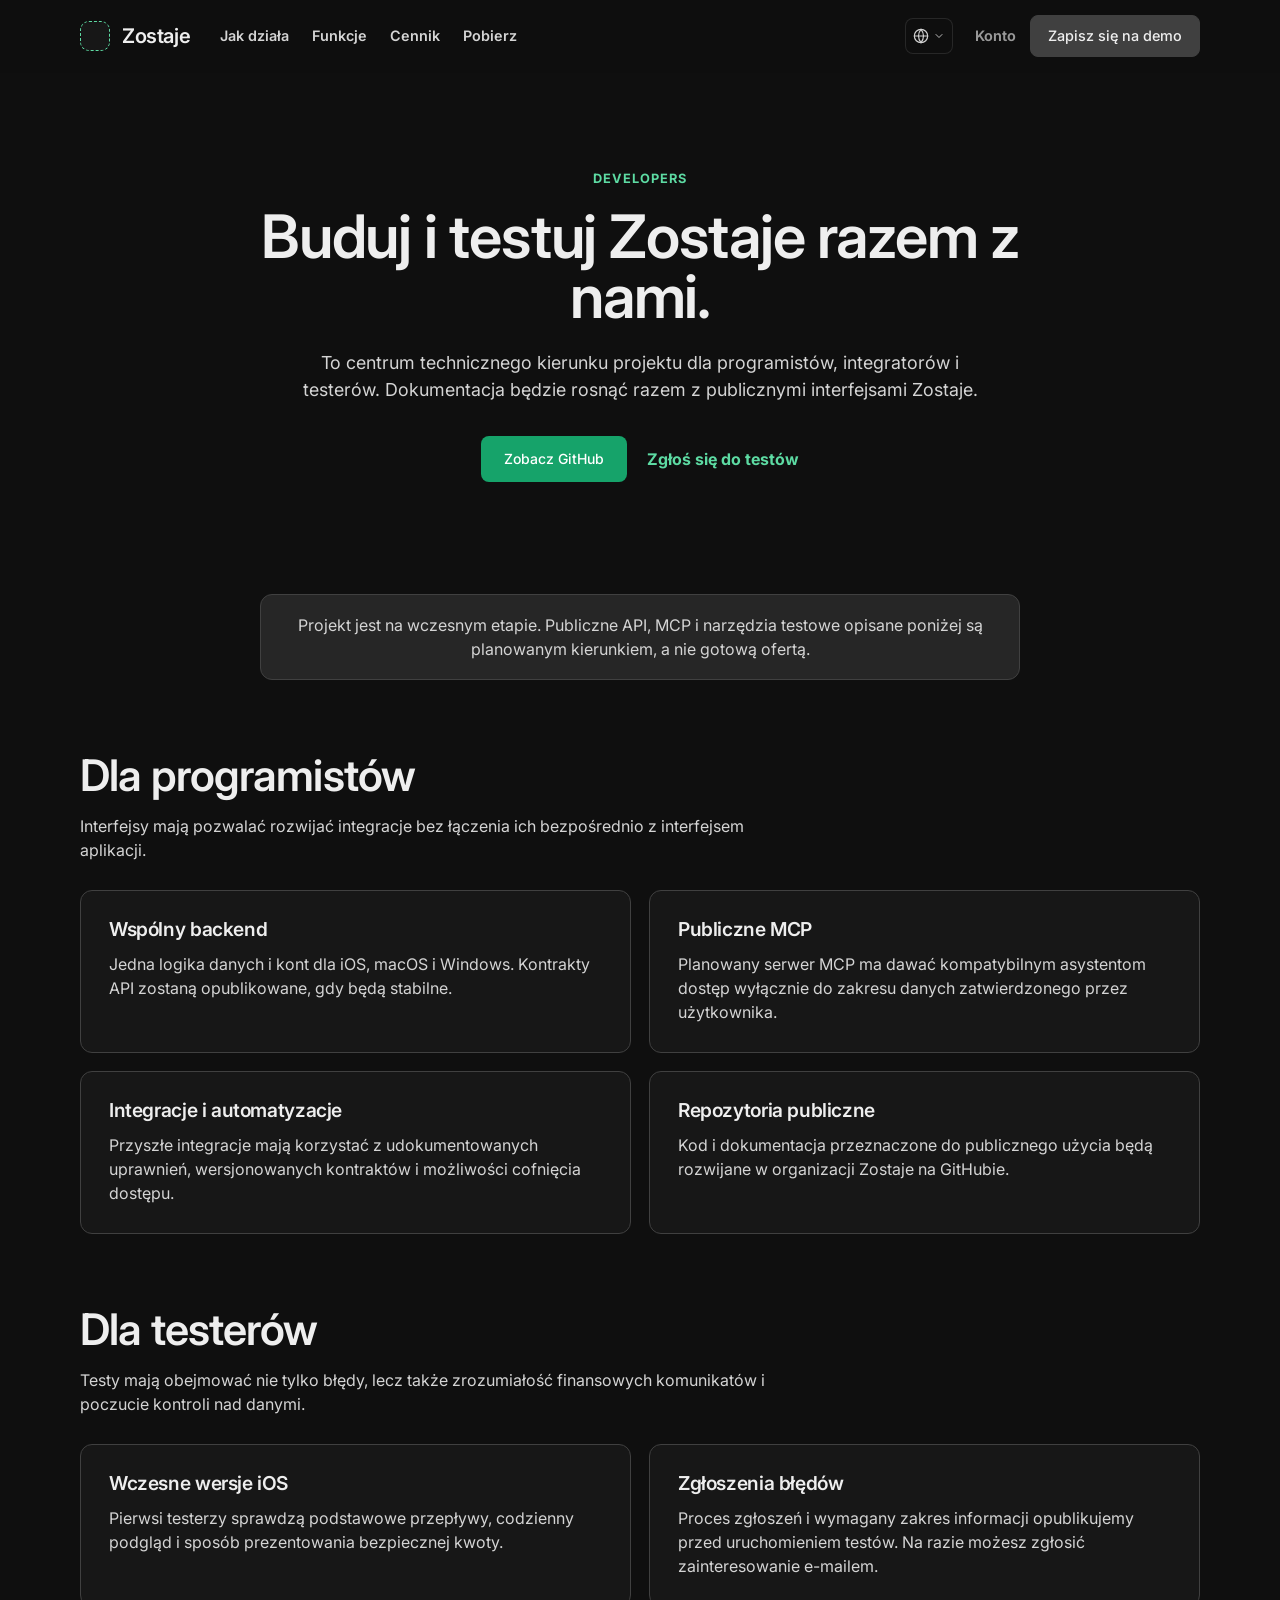
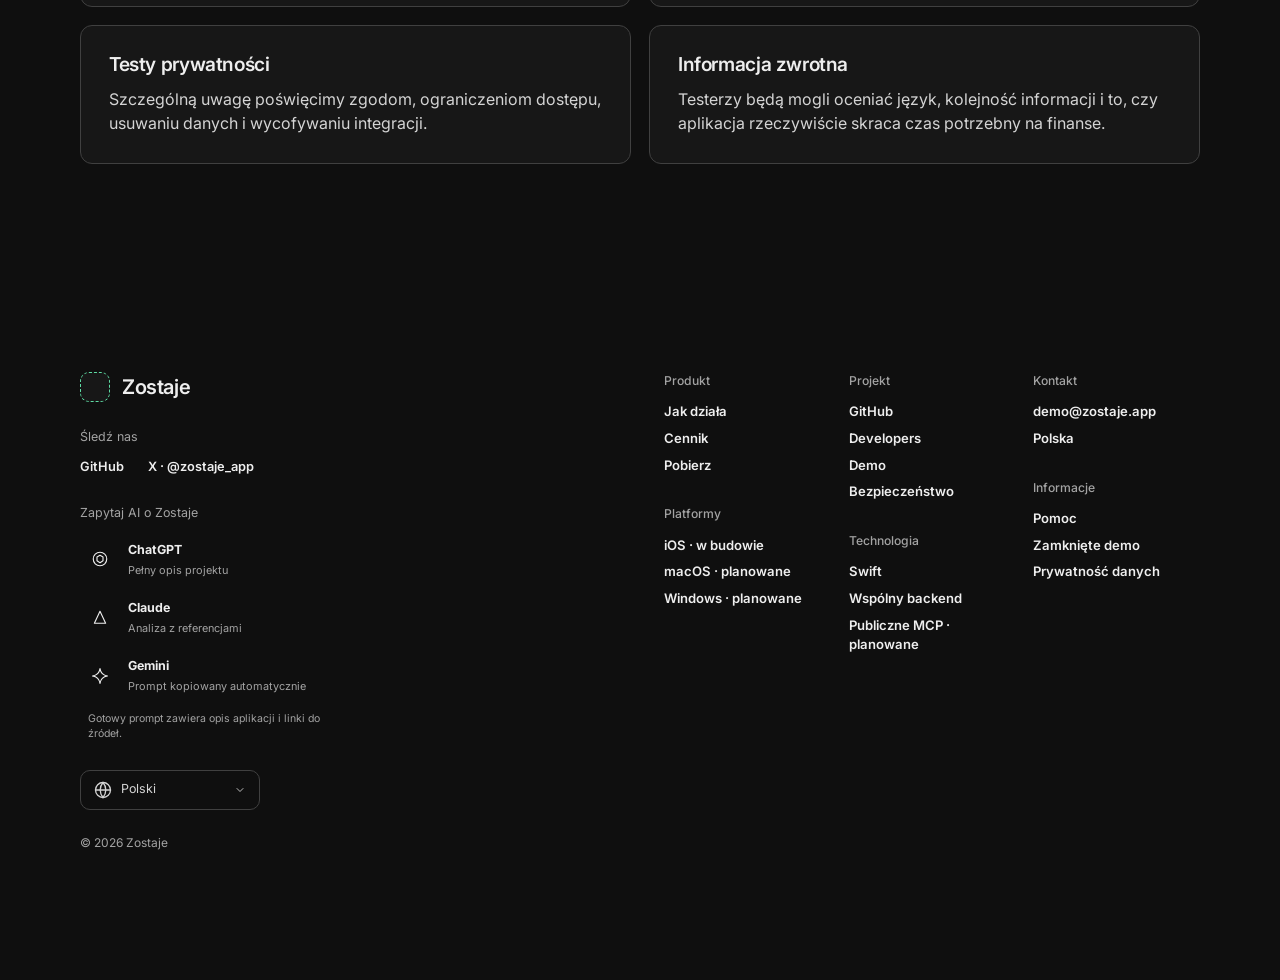
==== developers/index.html @ 3809bc6e "feat: expand support hub and add developers page" ====
<!doctype html>
<html lang="pl">
  <head>
    <meta charset="utf-8" />
    <meta name="viewport" content="width=device-width, initial-scale=1" />
    <meta
      name="description"
      content="Zostaje Developers: informacje dla programistów i testerów o planowanym MCP, wspólnym backendzie, integracjach, testach i rozwoju projektu."
    />
    <meta name="robots" content="index, follow, max-image-preview:large" />
    <meta name="theme-color" content="#0f0f0f" />
    <link rel="canonical" href="https://zostaje.com/developers/" />
    <meta property="og:type" content="website" />
    <meta property="og:site_name" content="Zostaje" />
    <meta property="og:locale" content="pl_PL" />
    <meta property="og:url" content="https://zostaje.com/developers/" />
    <meta
      property="og:title"
      content="Zostaje Developers — integracje i testy"
    />
    <meta
      property="og:description"
      content="Poznaj techniczny kierunek Zostaje i możliwości udziału programistów oraz testerów."
    />
    <meta property="og:image" content="https://zostaje.com/og-image.png" />
    <meta name="twitter:card" content="summary_large_image" />
    <title>Zostaje Developers — integracje i testy</title>
    <link rel="preconnect" href="https://fonts.googleapis.com" />
    <link rel="preconnect" href="https://fonts.gstatic.com" crossorigin />
    <link
      href="https://fonts.googleapis.com/css2?family=Inter:wght@400;500;600;700&display=swap"
      rel="stylesheet"
    />
    <link rel="stylesheet" href="../styles.css" />
    <script type="application/ld+json">
      {
        "@context": "https://schema.org",
        "@type": "WebPage",
        "name": "Zostaje Developers",
        "url": "https://zostaje.com/developers/",
        "description": "Centrum informacji technicznych dla programistów i testerów projektu Zostaje.",
        "isPartOf": {
          "@type": "WebSite",
          "name": "Zostaje",
          "url": "https://zostaje.com/"
        },
        "about": {
          "@type": "SoftwareApplication",
          "name": "Zostaje",
          "applicationCategory": "FinanceApplication"
        }
      }
    </script>
  </head>
  <body
    data-title-pl="Zostaje Developers — integracje i testy"
    data-title-en="Zostaje Developers — integrations and testing"
    data-description-pl="Zostaje Developers: informacje dla programistów i testerów o planowanym MCP, wspólnym backendzie, integracjach, testach i rozwoju projektu."
    data-description-en="Zostaje Developers: information for developers and testers about the planned MCP, shared backend, integrations, testing and project development."
  >
    <a
      class="skip-link"
      href="#main"
      data-pl="Przejdź do treści"
      data-en="Skip to content"
      >Przejdź do treści</a
    >
    <header class="site-header">
      <div class="container nav-wrap">
        <a class="brand" href="../index.html"
          ><span class="logo-placeholder"></span><span>Zostaje</span></a
        >
        <nav class="main-nav" aria-label="Główna nawigacja">
          <a
            href="../index.html#jak-dziala"
            data-pl="Jak działa"
            data-en="How it works"
            >Jak działa</a
          ><a href="../index.html#funkcje" data-pl="Funkcje" data-en="Features"
            >Funkcje</a
          ><a href="../pricing/index.html" data-pl="Cennik" data-en="Pricing"
            >Cennik</a
          ><a href="../download/index.html" data-pl="Pobierz" data-en="Download"
            >Pobierz</a
          >
        </nav>
        <div class="nav-right">
          <details class="language-menu">
            <summary aria-label="Zmień język">
              <svg class="language-globe" viewBox="0 0 24 24">
                <circle cx="12" cy="12" r="10"></circle>
                <path d="M2 12h20"></path>
                <path d="M12 2a15.3 15.3 0 0 1 0 20"></path>
                <path d="M12 2a15.3 15.3 0 0 0 0 20"></path></svg
              ><svg class="language-chevron" viewBox="0 0 24 24">
                <path d="m6 9 6 6 6-6"></path>
              </svg>
            </summary>
            <div class="language-dropdown">
              <button type="button" data-language="pl">Polski</button
              ><button type="button" data-language="en">English</button>
            </div>
          </details>
          <button
            class="account-link"
            type="button"
            disabled
            data-pl="Konto"
            data-en="Account"
          >
            Konto</button
          ><a
            class="button button-small button-outline"
            href="../index.html#demo"
            data-pl="Zapisz się na demo"
            data-en="Join the demo"
            >Zapisz się na demo</a
          ><button
            class="menu-toggle"
            type="button"
            aria-controls="mobile-menu"
            aria-expanded="false"
            aria-label="Otwórz menu"
          >
            <span></span><span></span><span></span>
          </button>
        </div>
      </div>
    </header>
    <div class="mobile-menu" id="mobile-menu" hidden>
      <div class="mobile-menu-inner">
        <div class="mobile-menu-top">
          <a class="brand" href="../index.html"
            ><span class="logo-placeholder"></span><span>Zostaje</span></a
          >
          <div class="mobile-menu-tools">
            <button
              class="mobile-language-toggle"
              type="button"
              aria-label="Zmień język"
            >
              <svg class="language-globe" viewBox="0 0 24 24">
                <circle cx="12" cy="12" r="10"></circle>
                <path d="M2 12h20"></path>
                <path d="M12 2a15.3 15.3 0 0 1 0 20"></path>
                <path d="M12 2a15.3 15.3 0 0 0 0 20"></path>
              </svg></button
            ><button class="menu-close" type="button" aria-label="Zamknij menu">
              <span></span><span></span>
            </button>
          </div>
        </div>
        <nav class="mobile-primary-nav" aria-label="Mobilna nawigacja">
          <a
            href="../index.html#jak-dziala"
            data-pl="Jak działa"
            data-en="How it works"
            >Jak działa</a
          ><a href="../index.html#funkcje" data-pl="Funkcje" data-en="Features"
            >Funkcje</a
          ><a href="../pricing/index.html" data-pl="Cennik" data-en="Pricing"
            >Cennik</a
          ><a href="../download/index.html" data-pl="Pobierz" data-en="Download"
            >Pobierz</a
          ><a
            href="../index.html#demo"
            data-pl="Zapisz się na demo"
            data-en="Join the demo"
            >Zapisz się na demo</a
          >
        </nav>
        <div class="mobile-secondary-nav">
          <p data-pl="Dowiedz się więcej" data-en="Learn more">
            Dowiedz się więcej
          </p>
          <div>
            <a href="../help/index.html" data-pl="Pomoc" data-en="Help">Pomoc</a
            ><a href="https://github.com/zostaje">GitHub</a
            ><a href="index.html">Developers</a
            ><a
              href="mailto:demo@zostaje.app"
              data-pl="Kontakt"
              data-en="Contact"
              >Kontakt</a
            >
          </div>
        </div>
        <div class="mobile-language-panel" hidden>
          <p>Język strony</p>
          <button type="button" data-language="pl">Polski</button
          ><button type="button" data-language="en">English</button>
        </div>
      </div>
    </div>
    <main class="subpage-main" id="main">
      <section class="subpage-hero">
        <div class="container subpage-hero-copy">
          <p class="subpage-kicker">Developers</p>
          <h1
            data-pl="Buduj i testuj Zostaje razem z nami."
            data-en="Build and test Zostaje with us."
          >
            Buduj i testuj Zostaje razem z nami.
          </h1>
          <p
            class="subpage-lead"
            data-pl="To centrum technicznego kierunku projektu dla programistów, integratorów i testerów. Dokumentacja będzie rosnąć razem z publicznymi interfejsami Zostaje."
            data-en="This is the technical project hub for developers, integrators and testers. Documentation will grow as Zostaje interfaces become public."
          >
            To centrum technicznego kierunku projektu dla programistów,
            integratorów i testerów. Dokumentacja będzie rosnąć razem z
            publicznymi interfejsami Zostaje.
          </p>
          <div class="subpage-actions">
            <a
              class="button button-primary"
              href="https://github.com/zostaje"
              data-pl="Zobacz GitHub"
              data-en="View GitHub"
              >Zobacz GitHub</a
            ><a
              class="text-link"
              href="mailto:demo@zostaje.app"
              data-pl="Zgłoś się do testów"
              data-en="Join testing"
              >Zgłoś się do testów</a
            >
          </div>
        </div>
      </section>
      <section class="subpage-content">
        <div class="container">
          <p
            class="developer-status"
            data-pl="Projekt jest na wczesnym etapie. Publiczne API, MCP i narzędzia testowe opisane poniżej są planowanym kierunkiem, a nie gotową ofertą."
            data-en="The project is at an early stage. The public API, MCP and testing tools described below are planned direction, not a finished offering."
          >
            Projekt jest na wczesnym etapie. Publiczne API, MCP i narzędzia
            testowe opisane poniżej są planowanym kierunkiem, a nie gotową
            ofertą.
          </p>
          <div class="help-section-heading">
            <h2 data-pl="Dla programistów" data-en="For developers">
              Dla programistów
            </h2>
            <p
              data-pl="Interfejsy mają pozwalać rozwijać integracje bez łączenia ich bezpośrednio z interfejsem aplikacji."
              data-en="Interfaces are intended to support integrations without coupling them directly to the app UI."
            >
              Interfejsy mają pozwalać rozwijać integracje bez łączenia ich
              bezpośrednio z interfejsem aplikacji.
            </p>
          </div>
          <div class="help-grid">
            <article class="help-card">
              <h2 data-pl="Wspólny backend" data-en="Shared backend">
                Wspólny backend
              </h2>
              <p
                data-pl="Jedna logika danych i kont dla iOS, macOS i Windows. Kontrakty API zostaną opublikowane, gdy będą stabilne."
                data-en="One data and account layer for iOS, macOS and Windows. API contracts will be published once stable."
              >
                Jedna logika danych i kont dla iOS, macOS i Windows. Kontrakty
                API zostaną opublikowane, gdy będą stabilne.
              </p>
            </article>
            <article class="help-card">
              <h2>Publiczne MCP</h2>
              <p
                data-pl="Planowany serwer MCP ma dawać kompatybilnym asystentom dostęp wyłącznie do zakresu danych zatwierdzonego przez użytkownika."
                data-en="The planned MCP server is intended to give compatible assistants access only to data scopes approved by the user."
              >
                Planowany serwer MCP ma dawać kompatybilnym asystentom dostęp
                wyłącznie do zakresu danych zatwierdzonego przez użytkownika.
              </p>
            </article>
            <article class="help-card">
              <h2
                data-pl="Integracje i automatyzacje"
                data-en="Integrations and automations"
              >
                Integracje i automatyzacje
              </h2>
              <p
                data-pl="Przyszłe integracje mają korzystać z udokumentowanych uprawnień, wersjonowanych kontraktów i możliwości cofnięcia dostępu."
                data-en="Future integrations are intended to use documented permissions, versioned contracts and revocable access."
              >
                Przyszłe integracje mają korzystać z udokumentowanych uprawnień,
                wersjonowanych kontraktów i możliwości cofnięcia dostępu.
              </p>
            </article>
            <article class="help-card">
              <h2 data-pl="Repozytoria publiczne" data-en="Public repositories">
                Repozytoria publiczne
              </h2>
              <p
                data-pl="Kod i dokumentacja przeznaczone do publicznego użycia będą rozwijane w organizacji Zostaje na GitHubie."
                data-en="Code and documentation intended for public use will be developed in the Zostaje GitHub organization."
              >
                Kod i dokumentacja przeznaczone do publicznego użycia będą
                rozwijane w organizacji Zostaje na GitHubie.
              </p>
            </article>
          </div>
          <div class="help-section-heading">
            <h2 data-pl="Dla testerów" data-en="For testers">Dla testerów</h2>
            <p
              data-pl="Testy mają obejmować nie tylko błędy, lecz także zrozumiałość finansowych komunikatów i poczucie kontroli nad danymi."
              data-en="Testing is intended to cover not only bugs but also clarity of financial messages and control over data."
            >
              Testy mają obejmować nie tylko błędy, lecz także zrozumiałość
              finansowych komunikatów i poczucie kontroli nad danymi.
            </p>
          </div>
          <div class="help-grid">
            <article class="help-card">
              <h2 data-pl="Wczesne wersje iOS" data-en="Early iOS builds">
                Wczesne wersje iOS
              </h2>
              <p
                data-pl="Pierwsi testerzy sprawdzą podstawowe przepływy, codzienny podgląd i sposób prezentowania bezpiecznej kwoty."
                data-en="Early testers will evaluate core flows, the daily view and how the safe-to-spend amount is presented."
              >
                Pierwsi testerzy sprawdzą podstawowe przepływy, codzienny
                podgląd i sposób prezentowania bezpiecznej kwoty.
              </p>
            </article>
            <article class="help-card">
              <h2 data-pl="Zgłoszenia błędów" data-en="Bug reports">
                Zgłoszenia błędów
              </h2>
              <p
                data-pl="Proces zgłoszeń i wymagany zakres informacji opublikujemy przed uruchomieniem testów. Na razie możesz zgłosić zainteresowanie e-mailem."
                data-en="The reporting process and required details will be published before testing starts. For now, register interest by email."
              >
                Proces zgłoszeń i wymagany zakres informacji opublikujemy przed
                uruchomieniem testów. Na razie możesz zgłosić zainteresowanie
                e-mailem.
              </p>
            </article>
            <article class="help-card">
              <h2 data-pl="Testy prywatności" data-en="Privacy testing">
                Testy prywatności
              </h2>
              <p
                data-pl="Szczególną uwagę poświęcimy zgodom, ograniczeniom dostępu, usuwaniu danych i wycofywaniu integracji."
                data-en="Special attention will go to consent, access limits, data deletion and integration revocation."
              >
                Szczególną uwagę poświęcimy zgodom, ograniczeniom dostępu,
                usuwaniu danych i wycofywaniu integracji.
              </p>
            </article>
            <article class="help-card">
              <h2 data-pl="Informacja zwrotna" data-en="Product feedback">
                Informacja zwrotna
              </h2>
              <p
                data-pl="Testerzy będą mogli oceniać język, kolejność informacji i to, czy aplikacja rzeczywiście skraca czas potrzebny na finanse."
                data-en="Testers will be able to assess language, information order and whether the app actually reduces time spent on finances."
              >
                Testerzy będą mogli oceniać język, kolejność informacji i to,
                czy aplikacja rzeczywiście skraca czas potrzebny na finanse.
              </p>
            </article>
          </div>
        </div>
      </section>
    </main>
    <footer class="site-footer subpage-footer">
      <div class="container footer-grid">
        <div class="footer-about">
          <a class="brand footer-brand" href="../index.html"
            ><span class="logo-placeholder"></span><span>Zostaje</span></a
          >
          <p class="footer-follow" data-pl="Śledź nas" data-en="Follow us">
            Śledź nas
          </p>
          <nav class="footer-socials" aria-label="Media społecznościowe">
            <a href="https://github.com/zostaje">GitHub</a
            ><a href="https://x.com/zostaje_app">X · @zostaje_app</a>
          </nav>
          <div class="footer-ai">
            <p
              class="footer-ai-heading"
              data-pl="Zapytaj AI o Zostaje"
              data-en="Ask AI about Zostaje"
            >
              Zapytaj AI o Zostaje
            </p>
            <div class="footer-ai-links">
              <a
                href="https://chatgpt.com/"
                data-ai="chatgpt"
                target="_blank"
                rel="noopener noreferrer"
                ><svg viewBox="0 0 24 24">
                  <circle cx="12" cy="12" r="9"></circle>
                  <path d="M8 9.2 12 7l4 2.2v5.2L12 17l-4-2.6Z"></path></svg
                ><span
                  ><strong>ChatGPT</strong
                  ><small
                    data-pl="Pełny opis projektu"
                    data-en="Full project overview"
                    >Pełny opis projektu</small
                  ></span
                ></a
              ><a
                href="https://claude.ai/new"
                data-ai="claude"
                target="_blank"
                rel="noopener noreferrer"
                ><svg viewBox="0 0 24 24">
                  <path d="M12 3 4.5 19h15Z"></path></svg
                ><span
                  ><strong>Claude</strong
                  ><small
                    data-pl="Analiza z referencjami"
                    data-en="Analysis with references"
                    >Analiza z referencjami</small
                  ></span
                ></a
              ><a
                href="https://gemini.google.com/app"
                data-ai="gemini"
                target="_blank"
                rel="noopener noreferrer"
                ><svg viewBox="0 0 24 24">
                  <path
                    d="M12 2c.8 5.7 4.3 9.2 10 10-5.7.8-9.2 4.3-10 10-.8-5.7-4.3-9.2-10-10 5.7-.8 9.2-4.3 10-10Z"
                  ></path></svg
                ><span
                  ><strong>Gemini</strong
                  ><small
                    data-pl="Prompt kopiowany automatycznie"
                    data-en="Prompt copied automatically"
                    >Prompt kopiowany automatycznie</small
                  ></span
                ></a
              >
            </div>
            <p
              class="footer-ai-note"
              aria-live="polite"
              data-pl="Gotowy prompt zawiera opis aplikacji i linki do źródeł."
              data-en="The prepared prompt includes an app description and source links."
            >
              Gotowy prompt zawiera opis aplikacji i linki do źródeł.
            </p>
          </div>
          <details class="footer-language">
            <summary>
              <svg class="language-globe" viewBox="0 0 24 24">
                <circle cx="12" cy="12" r="10"></circle>
                <path d="M2 12h20"></path>
                <path d="M12 2a15.3 15.3 0 0 1 0 20"></path>
                <path d="M12 2a15.3 15.3 0 0 0 0 20"></path></svg
              ><span class="footer-language-name">Polski</span
              ><svg class="language-chevron" viewBox="0 0 24 24">
                <path d="m6 9 6 6 6-6"></path>
              </svg>
            </summary>
            <div>
              <button type="button" data-language="pl">Polski</button
              ><button type="button" data-language="en">English</button>
            </div>
          </details>
          <small>© 2026 Zostaje</small>
        </div>
        <div class="footer-links">
          <div>
            <nav aria-label="Produkt">
              <strong data-pl="Produkt" data-en="Product">Produkt</strong
              ><a
                href="../index.html#jak-dziala"
                data-pl="Jak działa"
                data-en="How it works"
                >Jak działa</a
              ><a
                href="../pricing/index.html"
                data-pl="Cennik"
                data-en="Pricing"
                >Cennik</a
              ><a
                href="../download/index.html"
                data-pl="Pobierz"
                data-en="Download"
                >Pobierz</a
              >
            </nav>
            <nav aria-label="Platformy">
              <strong data-pl="Platformy" data-en="Platforms">Platformy</strong
              ><span data-pl="iOS · w budowie" data-en="iOS · in development"
                >iOS · w budowie</span
              ><span data-pl="macOS · planowane" data-en="macOS · planned"
                >macOS · planowane</span
              ><span data-pl="Windows · planowane" data-en="Windows · planned"
                >Windows · planowane</span
              >
            </nav>
          </div>
          <div>
            <nav aria-label="Projekt">
              <strong data-pl="Projekt" data-en="Project">Projekt</strong
              ><a href="https://github.com/zostaje">GitHub</a
              ><a href="index.html">Developers</a
              ><a href="../index.html#demo">Demo</a
              ><a
                href="../index.html#bezpieczenstwo"
                data-pl="Bezpieczeństwo"
                data-en="Security"
                >Bezpieczeństwo</a
              >
            </nav>
            <nav aria-label="Technologia">
              <strong data-pl="Technologia" data-en="Technology"
                >Technologia</strong
              ><span>Swift</span
              ><span data-pl="Wspólny backend" data-en="Shared backend"
                >Wspólny backend</span
              ><span
                data-pl="Publiczne MCP · planowane"
                data-en="Public MCP · planned"
                >Publiczne MCP · planowane</span
              >
            </nav>
          </div>
          <div>
            <nav aria-label="Kontakt">
              <strong data-pl="Kontakt" data-en="Contact">Kontakt</strong
              ><a href="mailto:demo@zostaje.app">demo@zostaje.app</a
              ><span data-pl="Polska" data-en="Poland">Polska</span>
            </nav>
            <nav aria-label="Informacje">
              <strong data-pl="Informacje" data-en="Information"
                >Informacje</strong
              ><a href="../help/index.html" data-pl="Pomoc" data-en="Help"
                >Pomoc</a
              ><a
                href="../index.html#demo"
                data-pl="Zamknięte demo"
                data-en="Private demo"
                >Zamknięte demo</a
              ><a
                href="../index.html#bezpieczenstwo"
                data-pl="Prywatność danych"
                data-en="Data privacy"
                >Prywatność danych</a
              >
            </nav>
          </div>
        </div>
      </div>
    </footer>
    <script src="../subpage.js"></script>
  </body>
</html>
---- styles.css ----
:root {
  color-scheme: dark;
  --bg: rgb(15 15 15);
  --surface: #171717;
  --surface-raised: #262626;
  --surface-soft: #404040;
  --line: #404040;
  --text: #eeeeee;
  --text-secondary: #d4d4d4;
  --text-muted: #a3a3a3;
  --green: #16a36a;
  --green-hover: #128257;
  --green-light: #5ddba3;
  --on-green: #ffffff;
  --warning: #f59e0b;
  --danger: #ff6b6b;
  --radius-sm: 8px;
  --radius-md: 12px;
  --radius-lg: 16px;
  --shadow: 0 1px 3px rgb(0 0 0 / 10%), 0 1px 2px -1px rgb(0 0 0 / 10%);
  --container: 1120px;
}

* {
  box-sizing: border-box;
}

::selection {
  background: rgb(22 163 106 / 30%);
  color: inherit;
}

html {
  scroll-behavior: smooth;
}

body {
  margin: 0;
  background: var(--bg);
  color: var(--text);
  font-family:
    "Inter",
    ui-sans-serif,
    -apple-system,
    BlinkMacSystemFont,
    "Segoe UI",
    sans-serif;
  font-size: 16px;
  line-height: 1.5;
  -webkit-font-smoothing: antialiased;
}

a {
  color: inherit;
  text-decoration: none;
}
button,
input {
  font: inherit;
}

h1,
h2,
.balance-value,
.pricing-value {
  font-family: "Inter", ui-sans-serif, system-ui, sans-serif;
  font-weight: 600;
}

.container {
  width: min(calc(100% - 32px), var(--container));
  margin-inline: auto;
}
.section {
  padding: 96px 0;
}

.skip-link {
  position: fixed;
  z-index: 100;
  top: 12px;
  left: 12px;
  padding: 10px 14px;
  border-radius: 8px;
  background: var(--text);
  color: var(--bg);
  transform: translateY(-150%);
}
.skip-link:focus {
  transform: translateY(0);
}

.site-header {
  position: sticky;
  z-index: 50;
  top: 0;
  border-bottom: 1px solid transparent;
  background: rgb(15 15 15 / 92%);
  backdrop-filter: blur(18px);
  transition: border-color 180ms ease;
}
.site-header.is-scrolled {
  border-bottom-color: rgb(42 55 49 / 82%);
}

.nav-wrap {
  width: min(calc(100% - 32px), var(--container));
  min-height: 72px;
  display: flex;
  align-items: center;
  gap: 20px;
  transition: min-height 180ms ease;
}
.site-header.is-scrolled .nav-wrap {
  min-height: 62px;
}
.brand {
  display: inline-flex;
  align-items: center;
  gap: 12px;
  font-weight: 600;
  font-size: 1.26rem;
  letter-spacing: -0.02em;
}
.brand > span:last-child {
  font-family: "Inter", ui-sans-serif, system-ui, sans-serif;
  font-weight: 600;
}
.logo-placeholder {
  width: 30px;
  height: 30px;
  display: inline-block;
  border: 1.5px dashed var(--green-light);
  border-radius: 9px;
  background: var(--surface);
}
.nav-right {
  display: flex;
  align-items: center;
}
.nav-right {
  gap: 6px;
  margin-left: auto;
}
.main-nav {
  display: flex;
  align-items: center;
  gap: 3px;
  color: var(--text-secondary);
  font-size: 0.9rem;
  font-weight: 600;
}
.main-nav a {
  padding: 7px 10px;
  border-radius: 10px;
  transition:
    background-color 150ms ease,
    color 150ms ease;
}
.main-nav a:hover,
.main-nav a:focus-visible {
  background: #292929;
  color: var(--text);
}
.language-menu {
  position: relative;
}
.language-menu summary {
  width: auto;
  min-height: 36px;
  display: grid;
  grid-template-columns: 16px 12px;
  place-content: center;
  align-items: center;
  gap: 4px;
  margin-right: 8px;
  padding: 8px;
  border: 0;
  border-radius: 8px;
  box-shadow: inset 0 0 0 1px rgb(255 255 255 / 10%);
  color: var(--text-secondary);
  cursor: pointer;
  list-style: none;
  transition:
    color 150ms ease,
    background-color 150ms ease;
}
.language-menu summary::-webkit-details-marker {
  display: none;
}
.language-menu[open] summary,
.language-menu summary:hover {
  background: #262626;
  color: var(--text);
}
.language-globe,
.language-chevron {
  display: block;
  fill: none;
  stroke: currentcolor;
  stroke-width: 1.75;
  stroke-linecap: round;
  stroke-linejoin: round;
}
.language-globe {
  width: 18px;
  height: 18px;
}
.language-menu .language-globe {
  width: 16px;
  height: 16px;
}
.language-chevron {
  width: 12px;
  height: 12px;
  transform: rotate(0deg);
  transition: transform 150ms ease;
}
.language-menu[open] .language-chevron,
.footer-language[open] .language-chevron {
  transform: rotate(180deg);
}
.language-dropdown {
  position: absolute;
  top: calc(100% + 9px);
  right: 0;
  width: 118px;
  padding: 5px;
  border: 1px solid var(--line);
  border-radius: 8px;
  background: var(--surface-raised);
  box-shadow: var(--shadow);
}
.language-dropdown button {
  width: 100%;
  display: flex;
  justify-content: flex-start;
  padding: 7px 8px;
  border: 0;
  border-radius: 6px;
  background: transparent;
  color: var(--text);
  font-size: 0.78rem;
  cursor: pointer;
}
.language-dropdown button:hover {
  background: var(--surface-soft);
}
.account-link {
  padding: 7px 8px;
  border: 0;
  background: transparent;
  color: var(--text-secondary);
  font-size: 0.9rem;
  font-weight: 650;
}
.account-link:disabled {
  cursor: not-allowed;
  opacity: 0.7;
}
.menu-toggle {
  width: 43px;
  height: 43px;
  display: none;
  place-content: center;
  gap: 5px;
  padding: 0;
  border: 1px solid var(--line);
  border-radius: 11px;
  background: var(--surface);
}
.menu-toggle span {
  width: 19px;
  height: 1.5px;
  display: block;
  background: var(--text);
}
.button {
  min-height: 46px;
  display: inline-flex;
  align-items: center;
  justify-content: center;
  padding: 0 22px;
  border: 1px solid transparent;
  border-radius: 8px;
  font-size: 0.875rem;
  line-height: 1.25rem;
  font-weight: 500;
  cursor: pointer;
  transition:
    background-color 160ms ease,
    border-color 160ms ease,
    transform 160ms ease;
}
.button:hover {
  transform: translateY(-2px);
}
.button:focus-visible,
a:focus-visible,
input:focus-visible {
  outline: 3px solid var(--green-light);
  outline-offset: 3px;
}
.button-small {
  min-height: 42px;
  padding-inline: 17px;
  font-size: 0.9rem;
}
.button-primary {
  background: var(--green);
  color: var(--on-green);
}
.button-primary:hover {
  background: var(--green-hover);
}
.button-outline {
  border-color: #404040;
  background: #404040;
}
.button-outline:hover {
  border-color: #525252;
  background: #525252;
}
.text-link {
  display: inline-flex;
  gap: 9px;
  align-items: center;
  color: var(--green-light);
  font-weight: 700;
}
.text-link span {
  transition: transform 160ms ease;
}
.text-link:hover span {
  transform: translateY(3px);
}

.hero {
  position: relative;
  overflow: hidden;
  min-height: 60vh;
  padding: 88px 0 72px;
  background: var(--bg);
}
.hero::before {
  content: none;
}
.hero-grid {
  position: relative;
  display: grid;
  grid-template-columns: minmax(0, 1fr);
  justify-items: center;
  gap: 58px;
}
.hero-copy {
  max-width: 720px;
  text-align: center;
}
.status-pill {
  width: fit-content;
  display: flex;
  align-items: center;
  gap: 9px;
  margin: 0 auto 22px;
  padding: 8px 13px;
  border: 1px solid var(--line);
  border-radius: 999px;
  background: rgb(15 15 15 / 78%);
  color: #d8deda;
  font-size: 0.85rem;
  font-weight: 650;
}
.status-pill span {
  width: 8px;
  height: 8px;
  border-radius: 50%;
  background: var(--warning);
  box-shadow: 0 0 0 5px rgb(245 158 11 / 12%);
}
h1,
h2,
h3,
p {
  margin-top: 0;
}
h1 {
  margin-bottom: 28px;
  font-size: clamp(2.75rem, 5vw, 3.75rem);
  line-height: 1;
  letter-spacing: -0.02em;
}
h1 em {
  color: var(--green-light);
  font-style: normal;
}
.hero-lead {
  max-width: 650px;
  margin: 0 auto 32px;
  color: #d4d9d6;
  font-size: clamp(1rem, 1.45vw, 1.16rem);
  line-height: 1.55;
}
.hero-actions {
  display: flex;
  align-items: center;
  gap: 26px;
  flex-wrap: wrap;
  justify-content: center;
}
.hero-visual {
  position: relative;
  width: min(100%, 820px);
  min-height: 440px;
  display: flex;
  align-items: center;
  justify-content: center;
}
.hero-visual::before {
  content: "";
  position: absolute;
  width: 360px;
  height: 360px;
  border: 1px solid var(--line);
  border-radius: 50%;
  box-shadow:
    0 0 0 70px rgb(22 163 106 / 4%),
    0 0 0 140px rgb(22 163 106 / 2%);
}
.balance-card {
  position: relative;
  z-index: 2;
  width: min(100%, 400px);
  padding: 28px;
  border: 1px solid #3b3b3b;
  border-radius: var(--radius-lg);
  background: var(--surface-raised);
  box-shadow: var(--shadow);
  transform: rotate(2deg);
}
.mockup-topline,
.balance-caption {
  display: flex;
  align-items: center;
  justify-content: space-between;
}
.mockup-topline {
  color: var(--text-secondary);
  font-weight: 700;
}
.mockup-avatar {
  width: 37px;
  height: 37px;
  display: grid;
  place-items: center;
  border-radius: 50%;
  background: var(--green);
  color: white;
  font-size: 0.72rem;
}
.balance-label {
  margin: 42px 0 6px;
  color: var(--text-secondary);
}
.balance-value {
  margin-bottom: 28px;
  font-size: clamp(2.8rem, 4.4vw, 4rem);
  line-height: 1;
  letter-spacing: -0.06em;
  font-weight: 600;
}
.balance-value small {
  font-size: 1.4rem;
  color: var(--text-secondary);
  letter-spacing: 0;
}
.balance-meter {
  height: 12px;
  overflow: hidden;
  border-radius: 99px;
  background: var(--surface-soft);
}
.balance-meter span {
  display: block;
  width: 68%;
  height: 100%;
  border-radius: inherit;
  background: var(--green);
}
.balance-caption {
  margin-top: 15px;
  color: var(--text-muted);
  font-size: 0.78rem;
}
.balance-caption strong {
  color: var(--green-light);
}
.floating-note {
  position: absolute;
  z-index: 4;
  right: 34px;
  bottom: 42px;
  width: 300px;
  display: grid;
  grid-template-columns: auto 1fr auto;
  align-items: center;
  gap: 13px;
  padding: 15px;
  border: 1px solid var(--line);
  border-radius: 12px;
  background: #181818;
  box-shadow: var(--shadow);
}
.note-dot {
  width: 12px;
  height: 12px;
  border-radius: 50%;
  background: var(--warning);
}
.floating-note small,
.floating-note strong {
  display: block;
}
.floating-note small {
  color: var(--text-muted);
}
.floating-note strong {
  font-size: 0.88rem;
}
.floating-note b {
  font-size: 0.88rem;
  white-space: nowrap;
}
.floating-tag {
  position: absolute;
  z-index: 4;
  top: 68px;
  left: 54px;
  padding: 12px 15px;
  border-radius: 12px;
  background: var(--green);
  color: white;
  font-size: 0.8rem;
  font-weight: 600;
  transform: rotate(-3deg);
}

.trust-strip {
  border-block: 1px solid var(--line);
  background: var(--bg);
}
.trust-grid {
  display: grid;
  grid-template-columns: repeat(3, 1fr);
}
.trust-grid p {
  min-height: 96px;
  display: flex;
  flex-direction: column;
  justify-content: center;
  margin: 0;
  padding: 18px 28px;
  border-right: 1px solid var(--line);
}
.trust-grid p:first-child {
  border-left: 1px solid var(--line);
}
.trust-grid strong {
  font-size: 1.05rem;
}
.trust-grid span {
  color: var(--text-secondary);
  font-size: 0.9rem;
}

h2 {
  margin-bottom: 28px;
  font-size: clamp(2rem, 3.4vw, 2.75rem);
  line-height: 1.1;
  letter-spacing: -0.02em;
}
h3 {
  margin-bottom: 12px;
  font-size: 1.2rem;
  line-height: 1.25;
  letter-spacing: -0.025em;
}
.narrow-heading {
  max-width: 720px;
  margin: 0 auto 52px;
  text-align: center;
}
.narrow-heading > p:last-child {
  max-width: 680px;
  margin-inline: auto;
  color: var(--text-secondary);
  font-size: 1.08rem;
}
.steps-grid {
  display: grid;
  grid-template-columns: repeat(3, 1fr);
  gap: 18px;
}
.step-card {
  min-height: 250px;
  display: flex;
  flex-direction: column;
  justify-content: flex-end;
  padding: 27px;
  border: 1px solid #24533e;
  border-radius: var(--radius-md);
  background: #14251e;
}
.step-card.featured {
  border-color: var(--green);
  background: var(--green);
  color: white;
  transform: translateY(-20px);
}
.step-card:nth-child(3) {
  border-color: #2a6249;
  background: #193127;
}
.step-number {
  margin-bottom: auto;
  color: var(--text-muted);
  font:
    700 0.8rem ui-monospace,
    monospace;
}
.featured .step-number {
  color: rgb(255 255 255 / 70%);
}
.step-card p {
  margin-bottom: 0;
  color: #b9c8c0;
}
.featured p {
  color: rgb(255 255 255 / 82%);
}

.feature-section {
  border-top: 1px solid var(--line);
  background: var(--bg);
}
.section-heading-row {
  display: grid;
  grid-template-columns: minmax(0, 720px);
  gap: 18px;
  margin-bottom: 44px;
}
.section-heading-row h2 {
  max-width: 760px;
  margin-bottom: 0;
}
.section-heading-row > p {
  max-width: 650px;
  margin-bottom: 0;
  color: var(--text-secondary);
  font-size: 1.08rem;
}
.feature-grid {
  display: grid;
  grid-template-columns: repeat(2, 1fr);
  gap: 20px;
}
.feature-card {
  min-height: 350px;
  overflow: hidden;
  padding: 28px;
  border: 1px solid var(--line);
  border-radius: var(--radius-md);
  background: var(--surface);
}
.feature-card p {
  max-width: 560px;
  color: var(--text-secondary);
}
.feature-large {
  grid-column: auto;
  min-height: 350px;
  display: flex;
  flex-direction: column;
  justify-content: space-between;
  gap: 30px;
  padding: 28px;
  background: var(--surface-raised);
}
.feature-large h3 {
  max-width: 500px;
  font-size: 1.2rem;
}
.mini-panel {
  padding: 10px 20px;
  border: 1px solid var(--line);
  border-radius: 16px;
  background: var(--bg);
  box-shadow: var(--shadow);
}
.mini-panel div {
  display: flex;
  justify-content: space-between;
  gap: 20px;
  padding: 14px 0;
  border-bottom: 1px solid var(--line);
}
.mini-panel div:last-child {
  border: 0;
}
.mini-panel span {
  color: var(--text-secondary);
}
.mini-panel .panel-total {
  margin: 5px -10px 0;
  padding: 16px 12px;
  border-radius: 14px;
  background: var(--green);
}
.mini-panel .panel-total span {
  color: rgb(255 255 255 / 78%);
}
.feature-icon {
  width: 48px;
  height: 48px;
  display: grid;
  place-items: center;
  margin-bottom: 54px;
  border: 1px solid var(--line);
  border-radius: 13px;
  color: var(--green-light);
  font-size: 1.5rem;
}
.category-bars {
  display: grid;
  gap: 10px;
  margin-top: 40px;
}
.category-bars span {
  height: 10px;
  border-radius: 99px;
  background: var(--surface-soft);
}
.category-bars span::before {
  content: "";
  display: block;
  width: var(--value);
  height: 100%;
  border-radius: inherit;
  background: var(--green);
}
.category-bars .bar-72 {
  --value: 72%;
}
.category-bars .bar-48 {
  --value: 48%;
}
.category-bars .bar-84 {
  --value: 84%;
}
.transaction-list {
  margin: 36px 0 0;
  padding: 0;
  list-style: none;
}
.transaction-list li {
  display: flex;
  justify-content: space-between;
  padding: 16px 0;
  border-top: 1px solid var(--line);
}
.transaction-list span {
  color: var(--text-secondary);
}
.feature-wide {
  grid-column: auto;
  min-height: 350px;
  display: flex;
  flex-direction: column;
  justify-content: space-between;
  gap: 34px;
  border-color: var(--line);
}
.feature-wide p {
  margin-bottom: 0;
}

.why-grid {
  display: grid;
  grid-template-columns: 0.92fr 1.08fr;
  align-items: center;
  gap: 56px;
}
.why-content h2 {
  max-width: 620px;
  margin-bottom: 36px;
  font-size: clamp(2rem, 3.1vw, 2.85rem);
}
.benefit-list {
  display: grid;
  gap: 8px;
}
.benefit-item {
  width: 100%;
  display: grid;
  grid-template-columns: 44px 1fr;
  gap: 18px;
  padding: 17px;
  border: 1px solid transparent;
  border-radius: 16px;
  background: transparent;
  color: var(--text);
  text-align: left;
  cursor: pointer;
  transition:
    background-color 160ms ease,
    border-color 160ms ease;
}
.benefit-item:hover,
.benefit-item:focus-visible,
.benefit-item.is-active {
  border-color: var(--line);
  background: var(--surface-raised);
}
.benefit-number {
  padding-top: 4px;
  color: var(--green-light);
  font:
    700 0.74rem ui-monospace,
    monospace;
}
.benefit-item-copy,
.benefit-title,
.benefit-description {
  display: block;
}
.benefit-title {
  margin-bottom: 6px;
  font-size: 1.1rem;
  font-weight: 700;
}
.benefit-description {
  color: var(--text-secondary);
  font-size: 0.88rem;
}
.benefit-visual {
  position: relative;
  min-height: 500px;
  overflow: hidden;
  border: 1px solid var(--line);
  border-radius: var(--radius-lg);
  background: var(--surface-soft);
  box-shadow: var(--shadow);
}
.benefit-scene {
  position: absolute;
  inset: 38px;
  padding: 28px;
  border-radius: 16px;
  background: var(--surface);
  opacity: 0;
  transform: translateY(12px);
  pointer-events: none;
  transition:
    opacity 190ms ease,
    transform 190ms ease;
}
.benefit-visual[data-active-benefit="clarity"] .scene-clarity,
.benefit-visual[data-active-benefit="automation"] .scene-automation,
.benefit-visual[data-active-benefit="rhythm"] .scene-rhythm {
  opacity: 1;
  transform: translateY(0);
}
.scene-top,
.scene-summary,
.scene-budget {
  display: flex;
  align-items: center;
  justify-content: space-between;
  gap: 18px;
}
.scene-top {
  padding-bottom: 24px;
  border-bottom: 1px solid var(--line);
  color: var(--text-secondary);
  font-size: 0.86rem;
}
.scene-amount {
  margin: 42px 0 22px;
  font-family: "Inter", ui-sans-serif, system-ui, sans-serif;
  font-weight: 600;
  font-size: clamp(3rem, 4.8vw, 4rem);
  line-height: 1;
}
.scene-amount small {
  color: var(--text-secondary);
  font:
    500 1.2rem "Inter",
    sans-serif;
}
.scene-progress {
  height: 12px;
  margin-bottom: 48px;
  overflow: hidden;
  border-radius: 99px;
  background: var(--surface-soft);
}
.scene-progress span {
  width: 68%;
  height: 100%;
  display: block;
  border-radius: inherit;
  background: var(--green);
}
.scene-summary {
  padding: 17px 0;
  border-top: 1px solid var(--line);
}
.scene-summary span,
.scene-budget span {
  color: var(--text-secondary);
}
.scene-budget {
  display: grid;
  grid-template-columns: 110px 1fr 45px;
  margin-top: 38px;
}
.scene-budget i {
  height: 9px;
  overflow: hidden;
  border-radius: 99px;
  background: var(--surface-soft);
}
.scene-budget b {
  height: 100%;
  display: block;
  border-radius: inherit;
  background: var(--green);
}
.budget-82 {
  width: 82%;
}
.budget-54 {
  width: 54%;
}
.budget-36 {
  width: 36%;
}
.scene-note {
  margin: 55px 0 0;
  padding: 18px;
  border-radius: 12px;
  background: rgb(22 163 106 / 14%);
  color: var(--green-light);
  text-align: center;
  font-size: 0.88rem;
}
.rhythm-days,
.rhythm-checks {
  display: grid;
  grid-template-columns: repeat(7, 1fr);
  gap: 8px;
  margin-top: 46px;
  color: var(--text-muted);
  text-align: center;
  font-size: 0.75rem;
}
.rhythm-checks {
  margin-top: 12px;
}
.rhythm-checks span {
  aspect-ratio: 1;
  display: grid;
  place-items: center;
  border-radius: 50%;
  background: var(--green);
  color: white;
}
.rhythm-score {
  margin: 42px 0 0;
  font-family: "Inter", ui-sans-serif, system-ui, sans-serif;
  font-weight: 600;
  font-size: 3.5rem;
  line-height: 1;
  text-align: center;
}

.pricing-section {
  border-top: 1px solid var(--line);
}
.pricing-grid {
  display: grid;
  grid-template-columns: 1fr 0.72fr;
  align-items: center;
  gap: 72px;
  max-width: 900px;
  margin-inline: auto;
}
.pricing-grid > div > p {
  max-width: 650px;
  color: var(--text-secondary);
  font-size: 1.12rem;
}
.pricing-card {
  padding: 32px;
  border: 1px solid var(--line);
  border-radius: var(--radius-lg);
  background: var(--surface-raised);
}
.pricing-status {
  display: inline-block;
  padding: 7px 10px;
  border-radius: 999px;
  background: rgb(22 163 106 / 15%);
  color: var(--green-light);
  font-size: 0.76rem;
  font-weight: 500;
}
.pricing-value {
  margin: 34px 0 10px;
  font-size: 3.2rem;
  line-height: 1;
}
.pricing-card > p:not(.pricing-value) {
  margin-bottom: 28px;
  color: var(--text-secondary);
}
.platforms-section {
  background: var(--bg);
  color: var(--text);
}
.platforms-grid {
  display: grid;
  grid-template-columns: 1fr 1fr;
  align-items: start;
  gap: 72px;
}
.platforms-lead {
  max-width: 600px;
  color: var(--text-secondary);
  font-size: 1.12rem;
}
.platform-list {
  display: grid;
  gap: 16px;
}
.platform-list article {
  min-height: 190px;
  padding: 26px;
  border: 1px solid var(--line);
  border-radius: var(--radius-md);
  background: var(--surface);
}
.platform-list article.platform-active {
  border-color: var(--green);
  background: var(--surface-raised);
  color: var(--text);
}
.platform-list p {
  margin-bottom: 0;
  color: var(--text-secondary);
}
.platform-active p {
  color: var(--text-secondary);
}
.platform-status {
  display: inline-block;
  margin-bottom: 34px;
  font:
    750 0.72rem ui-monospace,
    monospace;
  letter-spacing: 0.08em;
  text-transform: uppercase;
}

.security-panel {
  display: grid;
  grid-template-columns: 1.1fr 0.9fr;
  gap: 64px;
  align-items: end;
  max-width: 960px;
  margin-inline: auto;
  padding: 44px;
  border: 1px solid var(--line);
  border-radius: var(--radius-lg);
  background: var(--surface-raised);
}
.security-panel h2 {
  margin-bottom: 0;
}
.security-copy {
  color: var(--text-secondary);
  font-size: 1.12rem;
}
.security-note {
  margin: 32px 0 0;
  padding-top: 24px;
  border-top: 1px solid var(--line);
  color: var(--text-muted);
  font-size: 0.86rem;
}

.demo-section {
  padding-top: 0;
}
.demo-panel {
  display: grid;
  grid-template-columns: 0.9fr 1.1fr;
  gap: 60px;
  align-items: center;
  max-width: 960px;
  margin-inline: auto;
  padding: 44px;
  border-radius: var(--radius-lg);
  border: 1px solid var(--line);
  background: var(--surface-raised);
  color: var(--text);
}
.demo-copy h2 {
  margin-bottom: 20px;
}
.demo-copy p:last-child {
  color: var(--text-secondary);
}
.demo-form {
  padding: 24px;
  border-radius: 16px;
  border: 1px solid rgb(255 255 255 / 14%);
  background: var(--surface);
  color: var(--text);
}
.demo-form > label:first-child {
  display: block;
  margin-bottom: 9px;
  font-size: 0.85rem;
  font-weight: 600;
}
.input-row {
  display: flex;
  gap: 10px;
}
.input-row input {
  min-width: 0;
  flex: 1;
  height: 54px;
  padding: 0 16px;
  border: 1px solid var(--line);
  border-radius: var(--radius-sm);
  background: var(--bg);
  color: var(--text);
}
.consent-row {
  display: flex;
  align-items: flex-start;
  gap: 9px;
  margin-top: 17px;
  color: var(--text-secondary);
  font-size: 0.8rem;
}
.consent-row input {
  margin-top: 5px;
  accent-color: var(--green);
}
.form-note {
  margin: 14px 0 0;
  color: var(--text-muted);
  font-size: 0.75rem;
}

.site-footer {
  padding: 96px 0 128px;
}
.footer-grid {
  display: flex;
  flex-direction: row-reverse;
  flex-wrap: wrap;
  justify-content: space-between;
  align-items: flex-start;
  gap: 0;
}
.footer-about {
  width: 280px;
  margin-right: auto;
  order: 1;
}
.footer-brand {
  margin-bottom: 26px;
}
.footer-follow {
  margin-bottom: 10px;
  color: var(--text-muted);
  font-size: 0.78rem;
}
.footer-grid small {
  display: block;
  margin-top: 24px;
  color: var(--text-muted);
  font-size: 0.75rem;
}
.footer-socials {
  max-width: 270px;
  display: flex;
  align-items: center;
  gap: 24px;
  margin: 0 0 26px;
  color: var(--text);
  font-size: 0.8rem;
  font-weight: 600;
}
.footer-socials a:hover {
  color: var(--green-light);
}
.footer-ai {
  margin: 28px 0;
}
.footer-ai-heading {
  margin-bottom: 10px;
  color: var(--text-muted);
  font-size: 0.78rem;
}
.footer-ai-links {
  display: grid;
  gap: 5px;
}
.footer-ai-links a {
  display: grid;
  grid-template-columns: 30px 1fr;
  align-items: center;
  gap: 10px;
  padding: 8px;
  border-radius: 9px;
  color: var(--text);
  transition:
    color 150ms ease,
    background-color 150ms ease;
}
.footer-ai-links a:hover {
  background: var(--surface-raised);
  color: var(--green-light);
}
.footer-ai-links svg {
  width: 24px;
  height: 24px;
  padding: 3px;
  overflow: visible;
  fill: none;
  stroke: currentColor;
  stroke-width: 1.5;
  stroke-linecap: round;
  stroke-linejoin: round;
}
.footer-ai-links span,
.footer-ai-links strong,
.footer-ai-links small {
  display: block;
}
.footer-ai-links strong {
  font-size: 0.78rem;
}
.footer-ai-links small {
  margin-top: 2px;
  color: var(--text-muted);
  font-size: 0.68rem;
  font-weight: 400;
}
.footer-ai-note {
  margin: 9px 8px 0;
  color: var(--text-muted);
  font-size: 0.66rem;
  line-height: 1.45;
}
.footer-language {
  position: relative;
  width: min(100%, 180px);
}
.footer-language summary {
  min-height: 40px;
  display: grid;
  grid-template-columns: auto 1fr auto;
  align-items: center;
  gap: 9px;
  padding: 0 13px;
  border: 1px solid var(--line);
  border-radius: 10px;
  color: var(--text-secondary);
  font-size: 0.78rem;
  cursor: pointer;
  list-style: none;
}
.footer-language summary::-webkit-details-marker {
  display: none;
}
.footer-language > div {
  position: absolute;
  z-index: 4;
  right: 0;
  bottom: calc(100% + 8px);
  left: 0;
  padding: 7px;
  border: 1px solid var(--line);
  border-radius: 10px;
  background: var(--surface-raised);
  box-shadow: var(--shadow);
}
.footer-language button {
  width: 100%;
  display: flex;
  justify-content: flex-start;
  padding: 9px 10px;
  border: 0;
  border-radius: 7px;
  background: transparent;
  color: var(--text);
  font-size: 0.78rem;
  cursor: pointer;
}
.footer-language button:hover {
  background: #292929;
}
.footer-links {
  width: 50%;
  display: grid;
  grid-template-columns: repeat(3, 1fr);
  gap: 18px;
  margin-left: auto;
  padding-left: 24px;
  order: 0;
}
.footer-links div {
  display: flex;
  flex-direction: column;
  gap: 30px;
}
.footer-links nav {
  display: flex;
  flex-direction: column;
  gap: 7px;
}
.footer-links strong {
  margin-bottom: 5px;
  color: var(--text-muted);
  font-size: 0.76rem;
  font-weight: 500;
}
.footer-links a,
.footer-links span {
  color: var(--text);
  font-size: 0.82rem;
  font-weight: 600;
}
.footer-links a:hover {
  color: var(--green-light);
}

.mobile-menu {
  position: fixed;
  z-index: 100;
  inset: 0;
  overflow-y: auto;
  background: var(--bg);
  opacity: 0;
  transform: translateY(-12px);
  transition:
    opacity 180ms ease,
    transform 180ms ease;
}
.mobile-menu.is-open {
  opacity: 1;
  transform: translateY(0);
}
.mobile-menu-inner {
  position: relative;
  width: min(calc(100% - 24px), 680px);
  min-height: 100%;
  margin-inline: auto;
  padding: 16px 0 60px;
}
.mobile-menu-top {
  display: flex;
  align-items: center;
  justify-content: space-between;
  padding-bottom: 54px;
}
.mobile-menu-tools {
  display: flex;
  align-items: center;
  gap: 18px;
}
.mobile-language-toggle,
.menu-close {
  width: 42px;
  height: 42px;
  display: grid;
  place-items: center;
  padding: 0;
  border: 0;
  background: transparent;
  color: var(--text-secondary);
}
.mobile-language-toggle .language-globe {
  width: 26px;
  height: 26px;
}
.menu-close {
  position: relative;
}
.menu-close span {
  position: absolute;
  width: 31px;
  height: 2px;
  background: currentcolor;
  transform: rotate(45deg);
}
.menu-close span:last-child {
  transform: rotate(-45deg);
}
.mobile-primary-nav {
  display: grid;
  grid-template-columns: 1fr;
  padding-bottom: 16px;
  border-bottom: 1px solid var(--line);
}
.mobile-primary-nav a {
  width: fit-content;
  padding: 4px 0;
  color: var(--text);
  font-size: 1.25rem;
  font-weight: 600;
  line-height: 1.35;
}
.mobile-secondary-nav {
  padding-top: 24px;
}
.mobile-secondary-nav > p,
.mobile-language-panel > p {
  margin-bottom: 8px;
  color: var(--text-muted);
  font-size: 1rem;
}
.mobile-secondary-nav > div {
  display: grid;
  grid-template-columns: 1fr 1fr;
  gap: 0 24px;
}
.mobile-secondary-nav a,
.mobile-secondary-nav button,
.mobile-language-panel button {
  width: fit-content;
  padding: 4px 0;
  border: 0;
  background: transparent;
  color: var(--text);
  font-size: 1rem;
  font-weight: 600;
  line-height: 1.35;
  text-align: left;
}
.mobile-secondary-nav button:disabled {
  color: var(--text-muted);
}
.mobile-language-panel {
  position: absolute;
  z-index: 2;
  top: 62px;
  right: 50px;
  width: 128px;
  margin: 0;
  padding: 5px;
  border: 1px solid var(--line);
  border-radius: 8px;
  background: var(--surface-raised);
  box-shadow: var(--shadow);
}
.mobile-language-panel > p {
  display: none;
}
.mobile-language-panel button {
  width: 100%;
  display: flex;
  justify-content: flex-start;
  padding: 8px 9px;
  border-radius: 6px;
  font-size: 0.82rem;
}
.mobile-language-panel button:hover {
  background: var(--surface-soft);
}
body.menu-open {
  overflow: hidden;
}

@media (min-width: 640px) and (max-width: 960px) {
  .mobile-primary-nav {
    grid-template-columns: repeat(2, 1fr);
  }
}

@media (max-width: 960px) {
  .main-nav {
    display: none;
  }
  .nav-right > .language-menu,
  .nav-right > .account-link,
  .nav-right > .button {
    display: none;
  }
  .menu-toggle {
    display: grid;
  }
  .hero-grid,
  .section-heading-row,
  .why-grid,
  .pricing-grid,
  .platforms-grid,
  .security-panel,
  .demo-panel {
    grid-template-columns: 1fr;
    gap: 40px;
  }
  .hero {
    padding-top: 76px;
  }
  .hero-visual {
    min-height: 460px;
  }
  .trust-grid {
    grid-template-columns: 1fr;
  }
  .trust-grid p,
  .trust-grid p:first-child {
    min-height: 100px;
    border-left: 1px solid var(--line);
    border-bottom: 1px solid var(--line);
  }
  .steps-grid {
    grid-template-columns: 1fr;
  }
  .step-card.featured {
    transform: none;
  }
  .feature-large,
  .feature-wide {
    grid-template-columns: 1fr;
  }
  .benefit-visual {
    min-height: 480px;
  }
  .security-panel,
  .demo-panel {
    padding: 36px;
  }
  .footer-grid {
    flex-direction: column;
    gap: 72px;
  }
  .footer-links {
    order: 1;
    width: 100%;
    margin-left: 0;
    padding-left: 0;
  }
  .footer-about {
    order: 2;
    width: min(100%, 340px);
  }
}

@media (max-width: 767px) {
  .footer-grid {
    gap: 96px;
  }
  .footer-links {
    grid-template-columns: repeat(2, minmax(0, 1fr));
    gap: 48px 12px;
  }
  .footer-links div {
    gap: 32px;
  }
  .footer-links nav {
    gap: 8px;
  }
  .footer-links strong {
    margin-bottom: 4px;
    font-size: 0.9rem;
  }
  .footer-links a,
  .footer-links span {
    font-size: 1rem;
    line-height: 1.25;
  }
  .footer-about {
    width: 100%;
  }
  .footer-follow,
  .footer-ai-heading {
    font-size: 0.95rem;
  }
  .footer-socials {
    max-width: none;
    gap: 32px;
    font-size: 1rem;
  }
  .footer-ai-links {
    max-width: 340px;
  }
  .footer-ai-links strong {
    font-size: 0.95rem;
  }
  .footer-ai-links small {
    font-size: 0.8rem;
  }
  .footer-ai-note {
    max-width: 330px;
    font-size: 0.75rem;
  }
  .footer-language {
    width: 210px;
  }
  .footer-language summary,
  .footer-language button,
  .footer-grid small {
    font-size: 0.9rem;
  }
}

@media (max-width: 680px) {
  .container {
    width: min(calc(100% - 24px), var(--container));
  }
  .section {
    padding: 68px 0;
  }
  .nav-wrap {
    min-height: 68px;
  }
  h1 {
    font-size: clamp(2.5rem, 11vw, 3.35rem);
  }
  h2 {
    font-size: clamp(2.1rem, 9.5vw, 3rem);
  }
  .hero-actions {
    align-items: stretch;
    flex-direction: column;
  }
  .hero-actions .button {
    width: 100%;
  }
  .text-link {
    justify-content: center;
  }
  .hero-visual {
    min-height: 420px;
  }
  .balance-card {
    padding: 22px;
  }
  .floating-note {
    right: -2px;
    bottom: 35px;
    width: calc(100% - 18px);
  }
  .floating-tag {
    top: 65px;
    left: -4px;
  }
  .feature-grid {
    grid-template-columns: 1fr;
  }
  .feature-large,
  .feature-wide {
    grid-column: auto;
    padding: 24px;
  }
  .feature-card {
    padding: 24px;
  }
  .feature-icon {
    margin-bottom: 52px;
  }
  .why-content h2 {
    font-size: clamp(2rem, 9vw, 2.75rem);
  }
  .benefit-item {
    grid-template-columns: 32px 1fr;
    padding: 18px 14px;
  }
  .benefit-visual {
    min-height: 440px;
  }
  .benefit-scene {
    inset: 18px;
    padding: 24px;
  }
  .scene-amount {
    margin-top: 42px;
    font-size: 3.5rem;
  }
  .scene-budget {
    grid-template-columns: 82px 1fr 38px;
    gap: 10px;
  }
  .rhythm-score {
    font-size: 3.3rem;
  }
  .security-panel,
  .demo-panel {
    padding: 26px 20px;
  }
  .input-row {
    flex-direction: column;
  }
  .footer-links {
    grid-template-columns: 1fr 1fr;
    gap: 48px 12px;
  }
  .site-footer {
    padding: 80px 0 96px;
  }
}

@media (prefers-reduced-motion: reduce) {
  html {
    scroll-behavior: auto;
  }
  *,
  *::before,
  *::after {
    transition-duration: 0.01ms !important;
  }
}

/* Shared layouts for SEO subpages. */
.subpage-main {
  min-height: 70vh;
}
.subpage-hero {
  padding: 96px 0 72px;
  text-align: center;
}
.subpage-hero-copy {
  max-width: 760px;
  margin-inline: auto;
}
.subpage-kicker {
  margin-bottom: 18px;
  color: var(--green-light);
  font-size: 0.8rem;
  font-weight: 700;
  letter-spacing: 0.08em;
  text-transform: uppercase;
}
.subpage-hero h1 {
  margin-bottom: 24px;
}
.subpage-lead {
  max-width: 680px;
  margin: 0 auto 32px;
  color: var(--text-secondary);
  font-size: 1.12rem;
}
.subpage-actions {
  display: flex;
  justify-content: center;
  align-items: center;
  flex-wrap: wrap;
  gap: 20px;
}
.subpage-content {
  padding: 40px 0 112px;
}
.subpage-grid,
.help-grid {
  display: grid;
  grid-template-columns: repeat(2, minmax(0, 1fr));
  gap: 18px;
}
.subpage-card,
.help-card {
  padding: 28px;
  border: 1px solid var(--line);
  border-radius: var(--radius-md);
  background: var(--surface);
}
.subpage-card.is-active {
  border-color: var(--green);
  background: var(--surface-raised);
}
.subpage-card p,
.help-card p {
  margin-bottom: 0;
  color: var(--text-secondary);
}
.subpage-card .platform-status {
  margin-bottom: 24px;
}
.pricing-page-grid {
  display: grid;
  grid-template-columns: minmax(0, 660px);
  justify-content: center;
  gap: 18px;
}
.pricing-page-card {
  padding: 36px;
  border: 1px solid var(--line);
  border-radius: var(--radius-lg);
  background: var(--surface-raised);
}
.pricing-page-price {
  margin: 28px 0 10px;
  font-size: clamp(3rem, 6vw, 4.5rem);
  font-weight: 600;
  line-height: 1;
}
.pricing-page-list {
  display: grid;
  gap: 12px;
  margin: 28px 0 32px;
  padding: 24px 0;
  border-block: 1px solid var(--line);
  list-style: none;
}
.pricing-page-list li::before {
  content: "✓";
  margin-right: 10px;
  color: var(--green-light);
}
.help-intro {
  max-width: 760px;
  margin: 0 auto 42px;
  text-align: center;
}
.help-card h2 {
  margin-bottom: 12px;
  font-size: 1.2rem;
}
.help-contact {
  max-width: 760px;
  margin: 56px auto 0;
  padding: 32px;
  border: 1px solid var(--line);
  border-radius: var(--radius-lg);
  background: var(--surface-raised);
  text-align: center;
}
.subpage-footer {
  border-top: 0;
}
.help-section-heading {
  max-width: 720px;
  margin: 72px 0 28px;
}
.help-section-heading h2 {
  margin-bottom: 14px;
}
.help-section-heading p {
  color: var(--text-secondary);
}
.developer-status {
  max-width: 760px;
  margin: 0 auto 42px;
  padding: 18px 20px;
  border: 1px solid var(--line);
  border-radius: var(--radius-md);
  background: var(--surface-raised);
  color: var(--text-secondary);
  text-align: center;
}
@media (max-width: 767px) {
  .subpage-hero {
    padding: 72px 0 54px;
  }
  .subpage-content {
    padding: 24px 0 80px;
  }
  .subpage-grid,
  .help-grid {
    grid-template-columns: 1fr;
  }
  .subpage-actions {
    align-items: stretch;
    flex-direction: column;
  }
  .subpage-actions .button {
    width: 100%;
  }
  .pricing-page-card {
    padding: 26px 20px;
  }
}
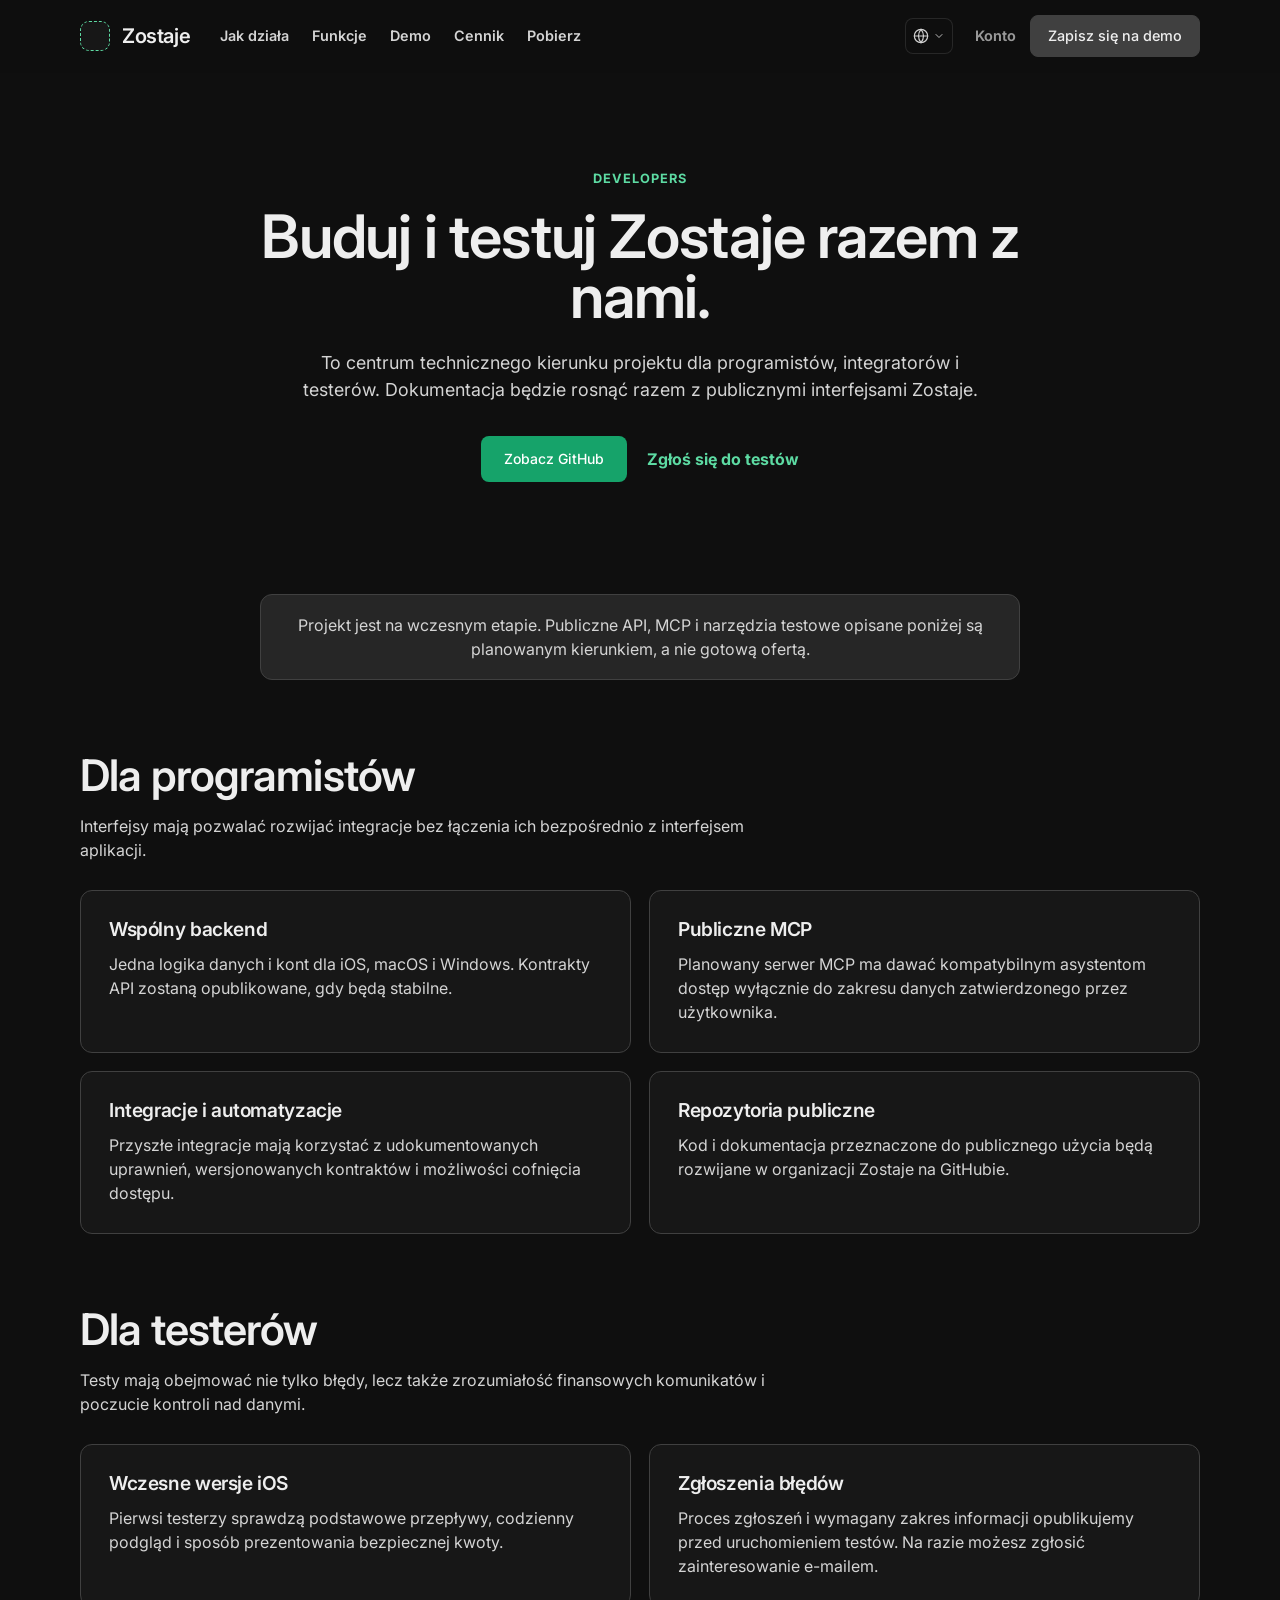
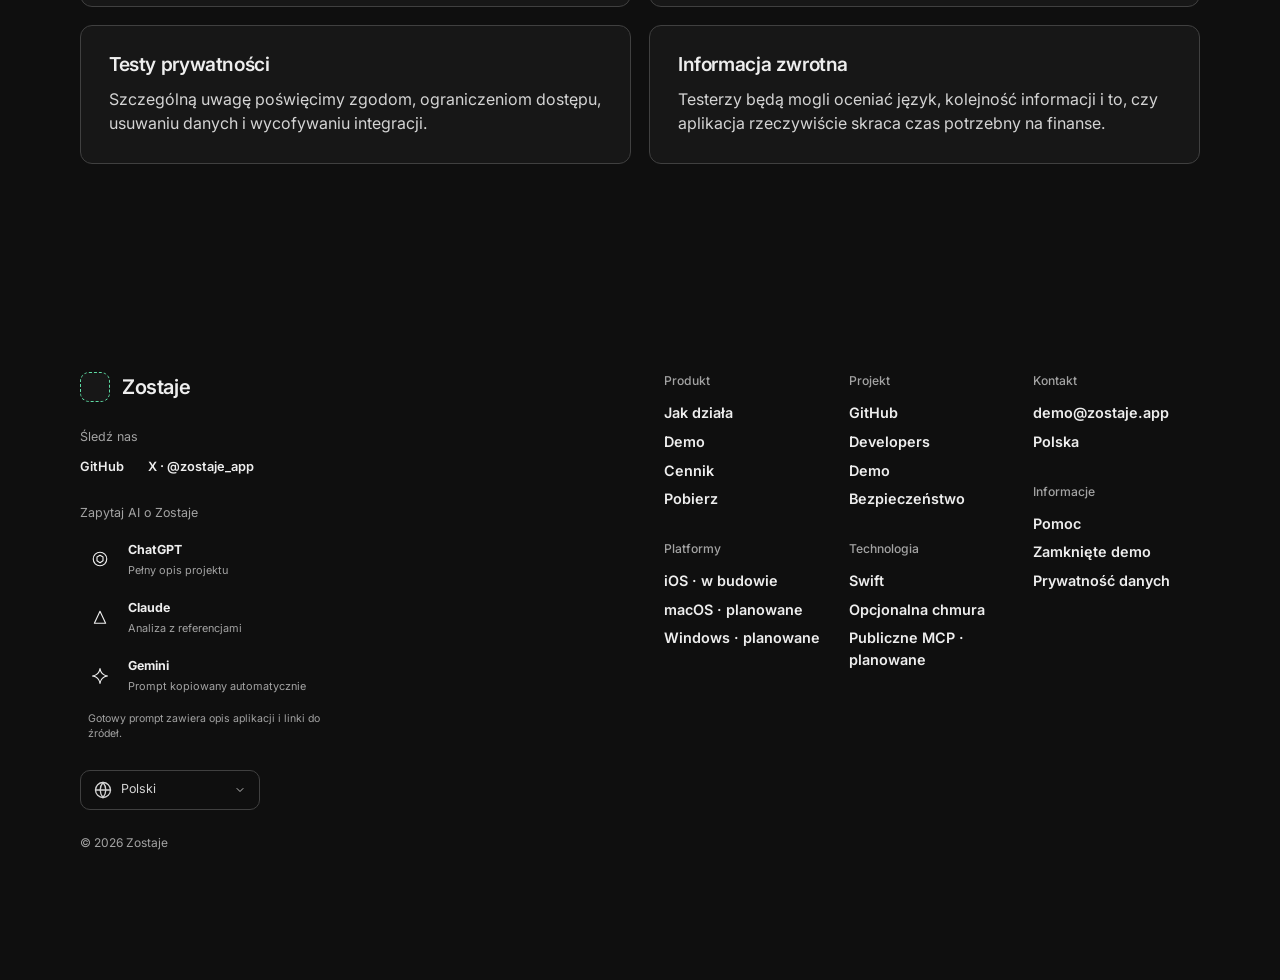
==== commit 53638b7c: "feat: add interactive financial inbox demo" ====
--- a/developers/index.html
+++ b/developers/index.html
@@ -78,6 +78,7 @@
             >Jak działa</a
           ><a href="../index.html#funkcje" data-pl="Funkcje" data-en="Features"
             >Funkcje</a
+          ><a href="../demo/index.html">Demo</a
           ><a href="../pricing/index.html" data-pl="Cennik" data-en="Pricing"
             >Cennik</a
           ><a href="../download/index.html" data-pl="Pobierz" data-en="Download"
@@ -158,6 +159,7 @@
             >Jak działa</a
           ><a href="../index.html#funkcje" data-pl="Funkcje" data-en="Features"
             >Funkcje</a
+          ><a href="../demo/index.html">Demo</a
           ><a href="../pricing/index.html" data-pl="Cennik" data-en="Pricing"
             >Cennik</a
           ><a href="../download/index.html" data-pl="Pobierz" data-en="Download"
@@ -475,6 +477,7 @@
                 data-pl="Jak działa"
                 data-en="How it works"
                 >Jak działa</a
+              ><a href="../demo/index.html">Demo</a
               ><a
                 href="../pricing/index.html"
                 data-pl="Cennik"
@@ -515,8 +518,8 @@
               <strong data-pl="Technologia" data-en="Technology"
                 >Technologia</strong
               ><span>Swift</span
-              ><span data-pl="Wspólny backend" data-en="Shared backend"
-                >Wspólny backend</span
+              ><span data-pl="Opcjonalna chmura" data-en="Optional cloud"
+                >Opcjonalna chmura</span
               ><span
                 data-pl="Publiczne MCP · planowane"
                 data-en="Public MCP · planned"
--- a/styles.css
+++ b/styles.css
@@ -89,6 +89,16 @@
 .skip-link:focus {
   transform: translateY(0);
 }
+.visually-hidden {
+  position: absolute;
+  width: 1px;
+  height: 1px;
+  padding: 0;
+  overflow: hidden;
+  clip: rect(0, 0, 0, 0);
+  white-space: nowrap;
+  border: 0;
+}
 
 .site-header {
   position: sticky;
@@ -1343,7 +1353,7 @@
 .footer-links a,
 .footer-links span {
   color: var(--text);
-  font-size: 0.82rem;
+  font-size: 0.9rem;
   font-weight: 600;
 }
 .footer-links a:hover {
@@ -1368,16 +1378,17 @@
 }
 .mobile-menu-inner {
   position: relative;
-  width: min(calc(100% - 24px), 680px);
+  width: min(calc(100% - 32px), var(--container));
   min-height: 100%;
   margin-inline: auto;
-  padding: 16px 0 60px;
+  padding: 0 0 60px;
 }
 .mobile-menu-top {
+  min-height: 72px;
   display: flex;
   align-items: center;
   justify-content: space-between;
-  padding-bottom: 54px;
+  margin-bottom: 40px;
 }
 .mobile-menu-tools {
   display: flex;
@@ -1583,7 +1594,7 @@
   }
   .footer-links a,
   .footer-links span {
-    font-size: 1rem;
+    font-size: 0.9rem;
     line-height: 1.25;
   }
   .footer-about {
@@ -1629,6 +1640,12 @@
     padding: 68px 0;
   }
   .nav-wrap {
+    min-height: 68px;
+  }
+  .mobile-menu-inner {
+    width: min(calc(100% - 24px), var(--container));
+  }
+  .mobile-menu-top {
     min-height: 68px;
   }
   h1 {
